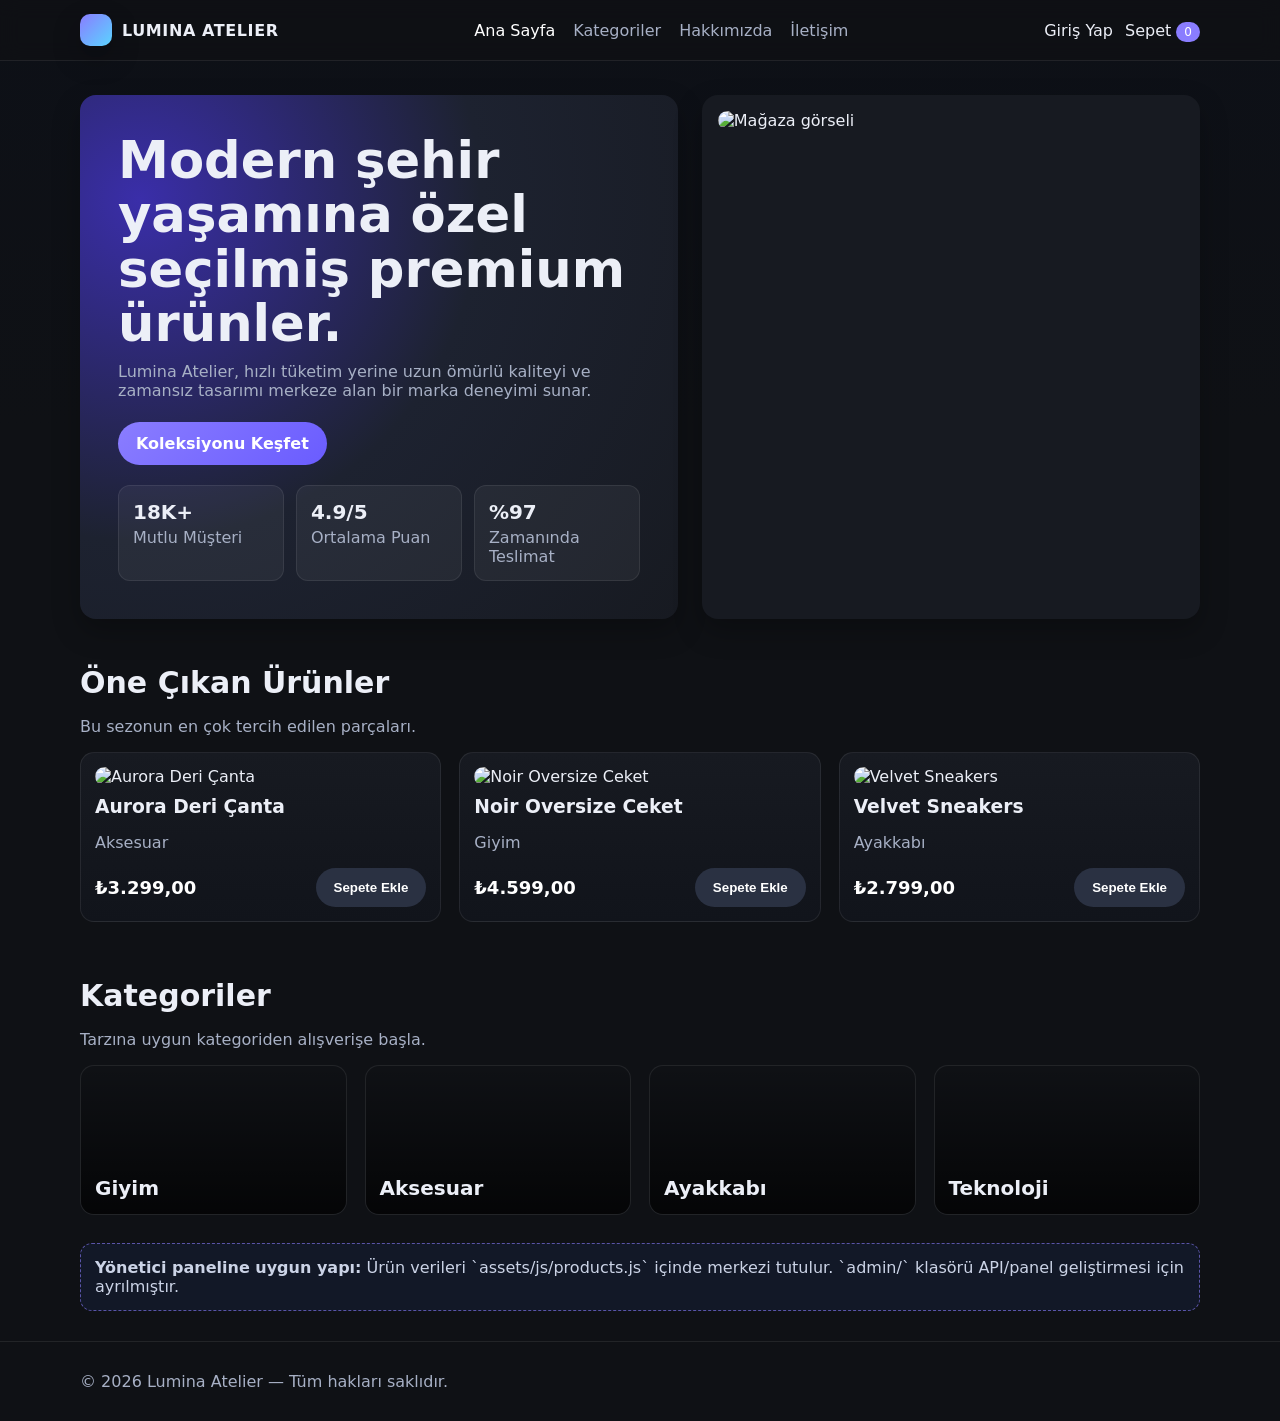
==== index.html @ 735bd8a8 "Create branded multi-page e-commerce storefront with cart and auth" ====
<!doctype html>
<html lang="tr">
<head>
  <meta charset="UTF-8" />
  <meta name="viewport" content="width=device-width, initial-scale=1.0" />
  <title>Lumina Atelier | Premium E-Ticaret</title>
  <link rel="stylesheet" href="/assets/css/style.css" />
</head>
<body>
  <header class="header">
    <div class="container nav">
      <a class="brand" href="/"><span class="brand-logo"></span>LUMINA ATELIER</a>
      <nav class="nav-links">
        <a class="active" href="/">Ana Sayfa</a>
        <a href="/pages/categories.html">Kategoriler</a>
        <a href="/pages/about.html">Hakkımızda</a>
        <a href="/pages/contact.html">İletişim</a>
      </nav>
      <div class="nav-actions">
        <a id="userName" href="/pages/login.html">Giriş Yap</a>
        <a href="/pages/cart.html">Sepet <span id="cartCount" class="badge">0</span></a>
      </div>
    </div>
  </header>

  <main class="container">
    <section class="hero">
      <div class="hero-card">
        <h1>Modern şehir yaşamına özel seçilmiş premium ürünler.</h1>
        <p>Lumina Atelier, hızlı tüketim yerine uzun ömürlü kaliteyi ve zamansız tasarımı merkeze alan bir marka deneyimi sunar.</p>
        <a href="/pages/categories.html" class="btn btn-primary">Koleksiyonu Keşfet</a>
        <div class="stat-grid">
          <div class="stat"><strong>18K+</strong><span class="muted">Mutlu Müşteri</span></div>
          <div class="stat"><strong>4.9/5</strong><span class="muted">Ortalama Puan</span></div>
          <div class="stat"><strong>%97</strong><span class="muted">Zamanında Teslimat</span></div>
        </div>
      </div>
      <div class="visual-card">
        <img src="https://images.unsplash.com/photo-1441984904996-e0b6ba687e04?auto=format&fit=crop&w=1100&q=80" alt="Mağaza görseli" />
      </div>
    </section>

    <section class="section">
      <h2>Öne Çıkan Ürünler</h2>
      <p class="sub">Bu sezonun en çok tercih edilen parçaları.</p>
      <div id="featuredProducts" class="grid-3"></div>
    </section>

    <section class="section">
      <h2>Kategoriler</h2>
      <p class="sub">Tarzına uygun kategoriden alışverişe başla.</p>
      <div class="grid-4">
        <a class="card category" style="background-image:url('https://images.unsplash.com/photo-1489987707025-afc232f7ea0f?auto=format&fit=crop&w=800&q=80')" href="/pages/categories.html?category=Giyim"><span class="label">Giyim</span></a>
        <a class="card category" style="background-image:url('https://images.unsplash.com/photo-1511556670410-fc7c2d4c5f0d?auto=format&fit=crop&w=800&q=80')" href="/pages/categories.html?category=Aksesuar"><span class="label">Aksesuar</span></a>
        <a class="card category" style="background-image:url('https://images.unsplash.com/photo-1543163521-1bf539c55dd2?auto=format&fit=crop&w=800&q=80')" href="/pages/categories.html?category=Ayakkabı"><span class="label">Ayakkabı</span></a>
        <a class="card category" style="background-image:url('https://images.unsplash.com/photo-1517430816045-df4b7de11d1d?auto=format&fit=crop&w=800&q=80')" href="/pages/categories.html?category=Teknoloji"><span class="label">Teknoloji</span></a>
      </div>
    </section>

    <section class="admin-note">
      <strong>Yönetici paneline uygun yapı:</strong> Ürün verileri `assets/js/products.js` içinde merkezi tutulur. `admin/` klasörü API/panel geliştirmesi için ayrılmıştır.
    </section>
  </main>

  <footer class="footer">
    <div class="container">© 2026 Lumina Atelier — Tüm hakları saklıdır.</div>
  </footer>

  <script src="/assets/js/products.js"></script>
  <script src="/assets/js/main.js"></script>
  <script>
    const target = document.getElementById('featuredProducts');
    target.innerHTML = window.PRODUCTS.slice(0, 3).map(renderProductCard).join('');
    bindAddButtons(target);
  </script>
</body>
</html>
---- assets/css/style.css ----
:root {
  --bg: #0f1115;
  --surface: #171a21;
  --surface-2: #1e2330;
  --text: #eceff7;
  --muted: #a7b0c5;
  --primary: #8a7dff;
  --primary-2: #6a5cff;
  --success: #26c281;
  --danger: #ff5d73;
  --shadow: 0 12px 28px rgba(0,0,0,.26);
  --radius: 16px;
}

* { box-sizing: border-box; }
html, body { margin: 0; padding: 0; font-family: Inter, system-ui, -apple-system, Segoe UI, Roboto, Arial, sans-serif; background: linear-gradient(180deg, #0d1017, #0f1115 30%); color: var(--text); }
a { color: inherit; text-decoration: none; }
img { display: block; width: 100%; border-radius: 12px; }
.container { width: min(1120px, 92%); margin: 0 auto; }

.header {
  position: sticky; top: 0; z-index: 50;
  backdrop-filter: blur(10px);
  background: rgba(15,17,21,.75);
  border-bottom: 1px solid rgba(255,255,255,.08);
}
.nav { display: flex; align-items: center; justify-content: space-between; padding: 14px 0; }
.brand { display: flex; align-items: center; gap: 10px; font-weight: 700; letter-spacing: .6px; }
.brand-logo { width: 32px; height: 32px; border-radius: 10px; background: linear-gradient(135deg, var(--primary), #5ad4ff); box-shadow: var(--shadow); }
.nav-links { display: flex; gap: 18px; color: var(--muted); font-weight: 500; }
.nav-links a:hover, .nav-links a.active { color: #fff; }
.nav-actions { display: flex; gap: 12px; align-items: center; }
.badge { background: var(--primary); color: #fff; font-size: 12px; padding: 3px 8px; border-radius: 999px; }

.btn {
  border: 0; border-radius: 999px; padding: 12px 18px; font-weight: 600; cursor: pointer;
  transition: .2s ease; display: inline-flex; align-items: center; gap: 8px;
}
.btn-primary { background: linear-gradient(135deg, var(--primary), var(--primary-2)); color: #fff; }
.btn-secondary { background: #2a3142; color: #fff; }
.btn:hover { transform: translateY(-1px); }

.hero { display: grid; grid-template-columns: 1.2fr 1fr; gap: 24px; padding: 34px 0 18px; }
.hero-card { background: radial-gradient(circle at 10% 20%, #3a2ea9 0%, #1d2230 50%, #171a21 100%); padding: 38px; border-radius: var(--radius); box-shadow: var(--shadow); }
.hero h1 { margin: 0 0 12px; font-size: clamp(30px, 4vw, 52px); line-height: 1.06; }
.hero p { margin: 0 0 22px; color: var(--muted); max-width: 55ch; }
.stat-grid { display: grid; grid-template-columns: repeat(3, 1fr); gap: 12px; margin-top: 20px; }
.stat { background: rgba(255,255,255,.05); border: 1px solid rgba(255,255,255,.08); padding: 14px; border-radius: 12px; }
.stat strong { font-size: 20px; display: block; margin-bottom: 4px; }
.visual-card { background: var(--surface); border-radius: var(--radius); padding: 16px; box-shadow: var(--shadow); }

.section { padding: 28px 0; }
.section h2 { margin-top: 0; font-size: 30px; }
.section p.sub { color: var(--muted); margin-top: -8px; }

.grid-3 { display: grid; grid-template-columns: repeat(3, 1fr); gap: 18px; }
.grid-4 { display: grid; grid-template-columns: repeat(4, 1fr); gap: 18px; }
.card {
  background: linear-gradient(180deg, var(--surface), #11141b);
  border: 1px solid rgba(255,255,255,.08);
  border-radius: 14px;
  padding: 14px;
}
.product-card h3 { margin: 10px 0 6px; }
.price { color: #fff; font-weight: 700; font-size: 18px; }
.muted { color: var(--muted); }
.row { display: flex; justify-content: space-between; align-items: center; gap: 10px; }

.category {
  min-height: 150px;
  display: flex; align-items: flex-end;
  background-size: cover; background-position: center;
  position: relative; overflow: hidden;
}
.category::after { content: ''; position: absolute; inset: 0; background: linear-gradient(180deg, transparent, rgba(0,0,0,.7)); }
.category .label { position: relative; z-index: 1; font-weight: 700; font-size: 20px; }

.footer { margin-top: 30px; border-top: 1px solid rgba(255,255,255,.08); padding: 30px 0; color: var(--muted); }

.page-header { padding: 28px 0 10px; }
.page-header h1 { margin: 0 0 8px; }

.detail-layout { display: grid; grid-template-columns: 1fr 1fr; gap: 24px; }
.panel { background: var(--surface); border: 1px solid rgba(255,255,255,.08); border-radius: 16px; padding: 18px; }

.form { display: grid; gap: 12px; }
.input, textarea {
  width: 100%; background: #10141f; color: #fff; border: 1px solid rgba(255,255,255,.1);
  border-radius: 10px; padding: 11px 12px; font: inherit;
}
textarea { min-height: 130px; resize: vertical; }

.cart-item { display: grid; grid-template-columns: 92px 1fr auto; gap: 14px; align-items: center; padding: 12px 0; border-bottom: 1px solid rgba(255,255,255,.08); }
.qty { width: 80px; }
.total-box { text-align: right; padding-top: 14px; }

.admin-note { background: #121827; border: 1px dashed rgba(138,125,255,.6); border-radius: 12px; padding: 14px; color: #cbd3e6; }

@media (max-width: 940px) {
  .hero, .detail-layout { grid-template-columns: 1fr; }
  .grid-4 { grid-template-columns: repeat(2, 1fr); }
}
@media (max-width: 640px) {
  .nav { flex-wrap: wrap; gap: 10px; }
  .nav-links { width: 100%; overflow-x: auto; padding-bottom: 6px; }
  .grid-4, .grid-3 { grid-template-columns: 1fr; }
  .hero-card { padding: 24px; }
}
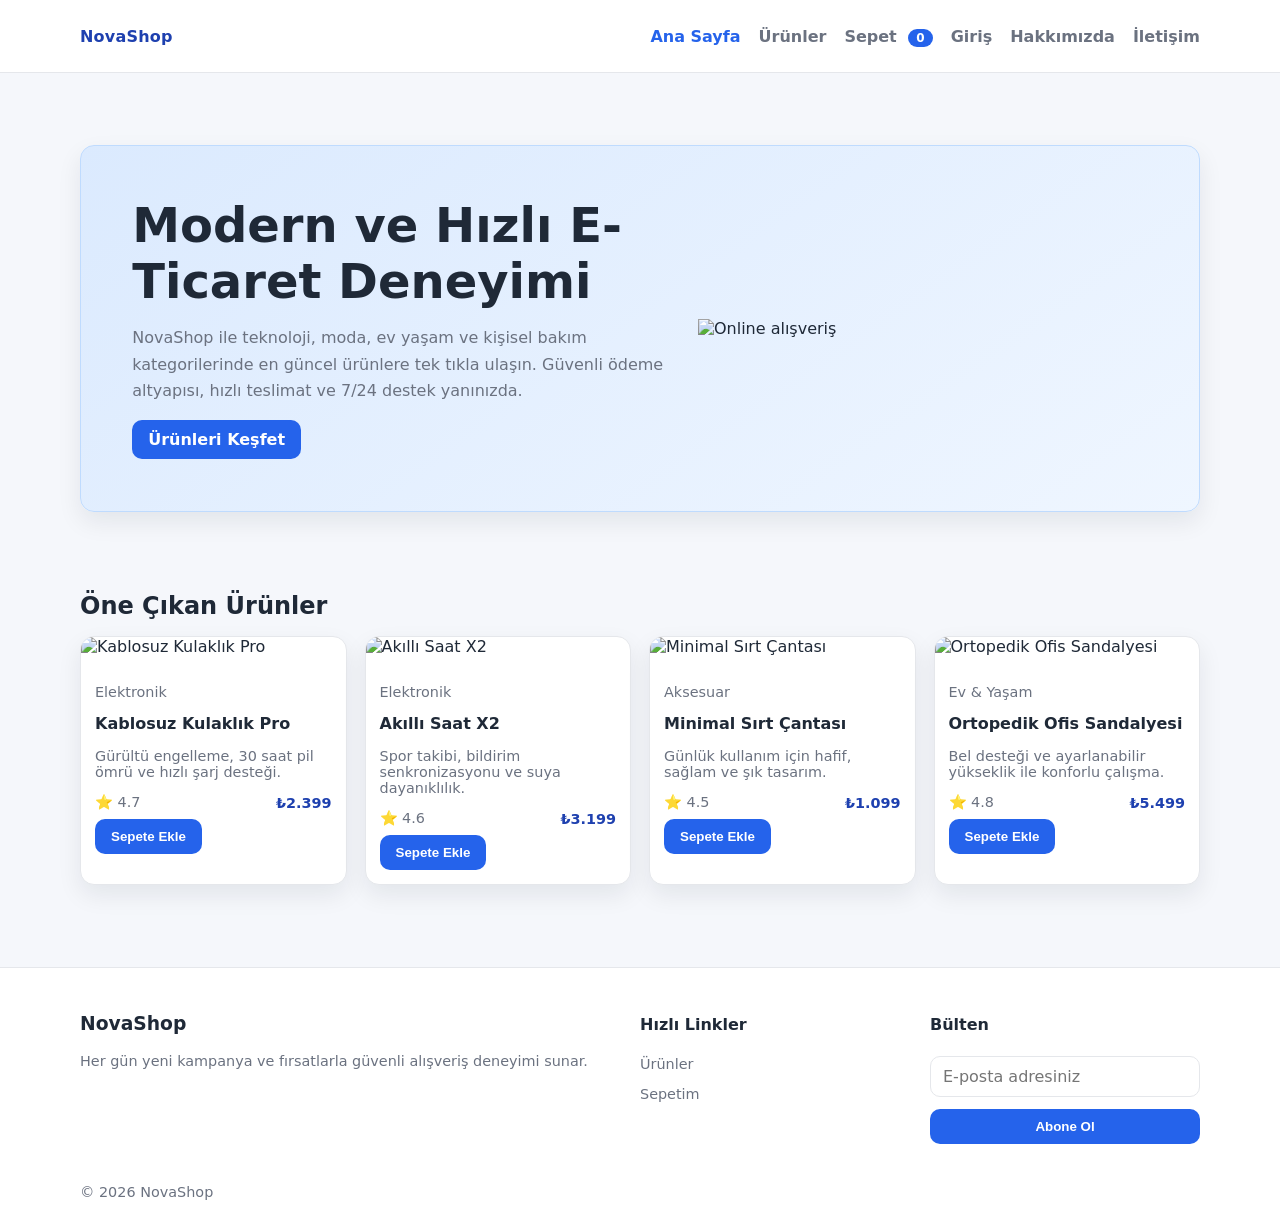
==== commit 10ab47b2: "feat: build complete static e-commerce website" ====
--- a/index.html
+++ b/index.html
@@ -1,77 +1,77 @@
 <!doctype html>
 <html lang="tr">
-<head>
-  <meta charset="UTF-8" />
-  <meta name="viewport" content="width=device-width, initial-scale=1.0" />
-  <title>Lumina Atelier | Premium E-Ticaret</title>
-  <link rel="stylesheet" href="/assets/css/style.css" />
-</head>
-<body>
-  <header class="header">
-    <div class="container nav">
-      <a class="brand" href="/"><span class="brand-logo"></span>LUMINA ATELIER</a>
-      <nav class="nav-links">
-        <a class="active" href="/">Ana Sayfa</a>
-        <a href="/pages/categories.html">Kategoriler</a>
-        <a href="/pages/about.html">Hakkımızda</a>
-        <a href="/pages/contact.html">İletişim</a>
-      </nav>
-      <div class="nav-actions">
-        <a id="userName" href="/pages/login.html">Giriş Yap</a>
-        <a href="/pages/cart.html">Sepet <span id="cartCount" class="badge">0</span></a>
+  <head>
+    <meta charset="UTF-8" />
+    <meta name="viewport" content="width=device-width, initial-scale=1.0" />
+    <title>NovaShop | Ana Sayfa</title>
+    <link rel="stylesheet" href="assets/css/style.css" />
+  </head>
+  <body>
+    <header class="topbar">
+      <div class="container nav-wrap">
+        <a href="index.html" class="brand">NovaShop</a>
+        <button class="nav-toggle" id="nav-toggle" aria-label="Menü">☰</button>
+        <nav class="nav-links" id="nav-links">
+          <a data-nav-link href="index.html">Ana Sayfa</a>
+          <a data-nav-link href="pages/product.html">Ürünler</a>
+          <a data-nav-link href="pages/cart.html">Sepet <span class="badge" data-cart-count>0</span></a>
+          <a data-nav-link href="pages/login.html">Giriş</a>
+          <a data-nav-link href="pages/about.html">Hakkımızda</a>
+          <a data-nav-link href="pages/contact.html">İletişim</a>
+        </nav>
       </div>
-    </div>
-  </header>
+    </header>
 
-  <main class="container">
-    <section class="hero">
-      <div class="hero-card">
-        <h1>Modern şehir yaşamına özel seçilmiş premium ürünler.</h1>
-        <p>Lumina Atelier, hızlı tüketim yerine uzun ömürlü kaliteyi ve zamansız tasarımı merkeze alan bir marka deneyimi sunar.</p>
-        <a href="/pages/categories.html" class="btn btn-primary">Koleksiyonu Keşfet</a>
-        <div class="stat-grid">
-          <div class="stat"><strong>18K+</strong><span class="muted">Mutlu Müşteri</span></div>
-          <div class="stat"><strong>4.9/5</strong><span class="muted">Ortalama Puan</span></div>
-          <div class="stat"><strong>%97</strong><span class="muted">Zamanında Teslimat</span></div>
+    <main>
+      <section class="hero">
+        <div class="container hero-card">
+          <div>
+            <h1>Modern ve Hızlı E-Ticaret Deneyimi</h1>
+            <p>
+              NovaShop ile teknoloji, moda, ev yaşam ve kişisel bakım kategorilerinde en güncel ürünlere tek
+              tıkla ulaşın. Güvenli ödeme altyapısı, hızlı teslimat ve 7/24 destek yanınızda.
+            </p>
+            <a class="btn btn-primary" href="pages/product.html">Ürünleri Keşfet</a>
+          </div>
+          <img
+            src="https://images.unsplash.com/photo-1555529771-35a7a7be4a65?auto=format&fit=crop&w=1000&q=80"
+            alt="Online alışveriş"
+          />
+        </div>
+      </section>
+
+      <section class="section">
+        <div class="container">
+          <h2>Öne Çıkan Ürünler</h2>
+          <div class="grid grid-4" id="featured-products"></div>
+        </div>
+      </section>
+    </main>
+
+    <footer class="footer">
+      <div class="container footer-grid">
+        <div>
+          <h3>NovaShop</h3>
+          <p class="small">Her gün yeni kampanya ve fırsatlarla güvenli alışveriş deneyimi sunar.</p>
+        </div>
+        <div>
+          <h4>Hızlı Linkler</h4>
+          <p class="small"><a href="pages/product.html">Ürünler</a></p>
+          <p class="small"><a href="pages/cart.html">Sepetim</a></p>
+        </div>
+        <div>
+          <h4>Bülten</h4>
+          <form id="newsletter-form" class="form-grid">
+            <input class="input" type="email" required placeholder="E-posta adresiniz" />
+            <button class="btn btn-primary" type="submit">Abone Ol</button>
+          </form>
+          <p id="newsletter-message" class="small"></p>
         </div>
       </div>
-      <div class="visual-card">
-        <img src="https://images.unsplash.com/photo-1441984904996-e0b6ba687e04?auto=format&fit=crop&w=1100&q=80" alt="Mağaza görseli" />
-      </div>
-    </section>
+      <div class="container small" style="padding-bottom: 20px">© <span data-current-year></span> NovaShop</div>
+    </footer>
 
-    <section class="section">
-      <h2>Öne Çıkan Ürünler</h2>
-      <p class="sub">Bu sezonun en çok tercih edilen parçaları.</p>
-      <div id="featuredProducts" class="grid-3"></div>
-    </section>
-
-    <section class="section">
-      <h2>Kategoriler</h2>
-      <p class="sub">Tarzına uygun kategoriden alışverişe başla.</p>
-      <div class="grid-4">
-        <a class="card category" style="background-image:url('https://images.unsplash.com/photo-1489987707025-afc232f7ea0f?auto=format&fit=crop&w=800&q=80')" href="/pages/categories.html?category=Giyim"><span class="label">Giyim</span></a>
-        <a class="card category" style="background-image:url('https://images.unsplash.com/photo-1511556670410-fc7c2d4c5f0d?auto=format&fit=crop&w=800&q=80')" href="/pages/categories.html?category=Aksesuar"><span class="label">Aksesuar</span></a>
-        <a class="card category" style="background-image:url('https://images.unsplash.com/photo-1543163521-1bf539c55dd2?auto=format&fit=crop&w=800&q=80')" href="/pages/categories.html?category=Ayakkabı"><span class="label">Ayakkabı</span></a>
-        <a class="card category" style="background-image:url('https://images.unsplash.com/photo-1517430816045-df4b7de11d1d?auto=format&fit=crop&w=800&q=80')" href="/pages/categories.html?category=Teknoloji"><span class="label">Teknoloji</span></a>
-      </div>
-    </section>
-
-    <section class="admin-note">
-      <strong>Yönetici paneline uygun yapı:</strong> Ürün verileri `assets/js/products.js` içinde merkezi tutulur. `admin/` klasörü API/panel geliştirmesi için ayrılmıştır.
-    </section>
-  </main>
-
-  <footer class="footer">
-    <div class="container">© 2026 Lumina Atelier — Tüm hakları saklıdır.</div>
-  </footer>
-
-  <script src="/assets/js/products.js"></script>
-  <script src="/assets/js/main.js"></script>
-  <script>
-    const target = document.getElementById('featuredProducts');
-    target.innerHTML = window.PRODUCTS.slice(0, 3).map(renderProductCard).join('');
-    bindAddButtons(target);
-  </script>
-</body>
+    <script src="assets/js/products.js"></script>
+    <script src="assets/js/main.js"></script>
+  </body>
 </html>
--- a/assets/css/style.css
+++ b/assets/css/style.css
@@ -1,108 +1,352 @@
 :root {
-  --bg: #0f1115;
-  --surface: #171a21;
-  --surface-2: #1e2330;
-  --text: #eceff7;
-  --muted: #a7b0c5;
-  --primary: #8a7dff;
-  --primary-2: #6a5cff;
-  --success: #26c281;
-  --danger: #ff5d73;
-  --shadow: 0 12px 28px rgba(0,0,0,.26);
-  --radius: 16px;
-}
-
-* { box-sizing: border-box; }
-html, body { margin: 0; padding: 0; font-family: Inter, system-ui, -apple-system, Segoe UI, Roboto, Arial, sans-serif; background: linear-gradient(180deg, #0d1017, #0f1115 30%); color: var(--text); }
-a { color: inherit; text-decoration: none; }
-img { display: block; width: 100%; border-radius: 12px; }
-.container { width: min(1120px, 92%); margin: 0 auto; }
-
-.header {
-  position: sticky; top: 0; z-index: 50;
+  --bg: #f5f7fb;
+  --surface: #ffffff;
+  --text: #1f2937;
+  --muted: #6b7280;
+  --primary: #2563eb;
+  --primary-dark: #1e40af;
+  --success: #16a34a;
+  --danger: #dc2626;
+  --border: #e5e7eb;
+  --shadow: 0 10px 25px rgba(15, 23, 42, 0.08);
+  --radius: 14px;
+}
+
+* {
+  box-sizing: border-box;
+}
+
+html,
+body {
+  margin: 0;
+  padding: 0;
+  font-family: "Inter", "Segoe UI", system-ui, -apple-system, sans-serif;
+  color: var(--text);
+  background: var(--bg);
+}
+
+a {
+  color: inherit;
+  text-decoration: none;
+}
+
+img {
+  width: 100%;
+  display: block;
+}
+
+.container {
+  width: min(1120px, 92%);
+  margin-inline: auto;
+}
+
+.topbar {
+  position: sticky;
+  top: 0;
+  background: rgba(255, 255, 255, 0.95);
   backdrop-filter: blur(10px);
-  background: rgba(15,17,21,.75);
-  border-bottom: 1px solid rgba(255,255,255,.08);
-}
-.nav { display: flex; align-items: center; justify-content: space-between; padding: 14px 0; }
-.brand { display: flex; align-items: center; gap: 10px; font-weight: 700; letter-spacing: .6px; }
-.brand-logo { width: 32px; height: 32px; border-radius: 10px; background: linear-gradient(135deg, var(--primary), #5ad4ff); box-shadow: var(--shadow); }
-.nav-links { display: flex; gap: 18px; color: var(--muted); font-weight: 500; }
-.nav-links a:hover, .nav-links a.active { color: #fff; }
-.nav-actions { display: flex; gap: 12px; align-items: center; }
-.badge { background: var(--primary); color: #fff; font-size: 12px; padding: 3px 8px; border-radius: 999px; }
+  border-bottom: 1px solid var(--border);
+  z-index: 100;
+}
+
+.nav-wrap {
+  display: flex;
+  align-items: center;
+  justify-content: space-between;
+  min-height: 72px;
+  gap: 20px;
+}
+
+.brand {
+  font-weight: 800;
+  letter-spacing: 0.2px;
+  color: var(--primary-dark);
+}
+
+.nav-links {
+  display: flex;
+  align-items: center;
+  gap: 18px;
+  flex-wrap: wrap;
+}
+
+.nav-links a {
+  color: var(--muted);
+  font-weight: 600;
+  transition: color 0.2s ease;
+}
+
+.nav-links a:hover,
+.nav-links a.active {
+  color: var(--primary);
+}
+
+.nav-toggle {
+  display: none;
+  border: 0;
+  background: transparent;
+  font-size: 1.5rem;
+  color: var(--primary-dark);
+}
+
+.badge {
+  background: var(--primary);
+  color: #fff;
+  border-radius: 999px;
+  font-size: 0.75rem;
+  padding: 2px 8px;
+  margin-left: 6px;
+}
+
+.hero {
+  padding: 72px 0 56px;
+}
+
+.hero-card {
+  background: linear-gradient(145deg, #dbeafe, #eff6ff);
+  border: 1px solid #bfdbfe;
+  border-radius: var(--radius);
+  box-shadow: var(--shadow);
+  padding: clamp(24px, 4vw, 52px);
+  display: grid;
+  gap: 26px;
+  grid-template-columns: 1.2fr 1fr;
+  align-items: center;
+}
+
+.hero h1 {
+  margin: 0 0 12px;
+  font-size: clamp(2rem, 4vw, 3rem);
+}
+
+.hero p {
+  color: var(--muted);
+  line-height: 1.65;
+}
 
 .btn {
-  border: 0; border-radius: 999px; padding: 12px 18px; font-weight: 600; cursor: pointer;
-  transition: .2s ease; display: inline-flex; align-items: center; gap: 8px;
-}
-.btn-primary { background: linear-gradient(135deg, var(--primary), var(--primary-2)); color: #fff; }
-.btn-secondary { background: #2a3142; color: #fff; }
-.btn:hover { transform: translateY(-1px); }
-
-.hero { display: grid; grid-template-columns: 1.2fr 1fr; gap: 24px; padding: 34px 0 18px; }
-.hero-card { background: radial-gradient(circle at 10% 20%, #3a2ea9 0%, #1d2230 50%, #171a21 100%); padding: 38px; border-radius: var(--radius); box-shadow: var(--shadow); }
-.hero h1 { margin: 0 0 12px; font-size: clamp(30px, 4vw, 52px); line-height: 1.06; }
-.hero p { margin: 0 0 22px; color: var(--muted); max-width: 55ch; }
-.stat-grid { display: grid; grid-template-columns: repeat(3, 1fr); gap: 12px; margin-top: 20px; }
-.stat { background: rgba(255,255,255,.05); border: 1px solid rgba(255,255,255,.08); padding: 14px; border-radius: 12px; }
-.stat strong { font-size: 20px; display: block; margin-bottom: 4px; }
-.visual-card { background: var(--surface); border-radius: var(--radius); padding: 16px; box-shadow: var(--shadow); }
-
-.section { padding: 28px 0; }
-.section h2 { margin-top: 0; font-size: 30px; }
-.section p.sub { color: var(--muted); margin-top: -8px; }
-
-.grid-3 { display: grid; grid-template-columns: repeat(3, 1fr); gap: 18px; }
-.grid-4 { display: grid; grid-template-columns: repeat(4, 1fr); gap: 18px; }
+  display: inline-flex;
+  align-items: center;
+  justify-content: center;
+  border: 0;
+  border-radius: 10px;
+  padding: 10px 16px;
+  font-weight: 700;
+  cursor: pointer;
+  transition: transform 0.15s ease, background 0.2s ease;
+}
+
+.btn:hover {
+  transform: translateY(-1px);
+}
+
+.btn-primary {
+  background: var(--primary);
+  color: #fff;
+}
+
+.btn-primary:hover {
+  background: var(--primary-dark);
+}
+
+.btn-outline {
+  border: 1px solid var(--border);
+  color: var(--text);
+  background: #fff;
+}
+
+.section {
+  padding: 24px 0 42px;
+}
+
+.section h2 {
+  margin: 0 0 16px;
+}
+
+.grid {
+  display: grid;
+  gap: 18px;
+}
+
+.grid-4 {
+  grid-template-columns: repeat(4, minmax(0, 1fr));
+}
+
 .card {
-  background: linear-gradient(180deg, var(--surface), #11141b);
-  border: 1px solid rgba(255,255,255,.08);
-  border-radius: 14px;
+  background: var(--surface);
+  border: 1px solid var(--border);
+  border-radius: var(--radius);
+  overflow: hidden;
+  box-shadow: var(--shadow);
+}
+
+.product-content {
   padding: 14px;
 }
-.product-card h3 { margin: 10px 0 6px; }
-.price { color: #fff; font-weight: 700; font-size: 18px; }
-.muted { color: var(--muted); }
-.row { display: flex; justify-content: space-between; align-items: center; gap: 10px; }
-
-.category {
-  min-height: 150px;
-  display: flex; align-items: flex-end;
-  background-size: cover; background-position: center;
-  position: relative; overflow: hidden;
-}
-.category::after { content: ''; position: absolute; inset: 0; background: linear-gradient(180deg, transparent, rgba(0,0,0,.7)); }
-.category .label { position: relative; z-index: 1; font-weight: 700; font-size: 20px; }
-
-.footer { margin-top: 30px; border-top: 1px solid rgba(255,255,255,.08); padding: 30px 0; color: var(--muted); }
-
-.page-header { padding: 28px 0 10px; }
-.page-header h1 { margin: 0 0 8px; }
-
-.detail-layout { display: grid; grid-template-columns: 1fr 1fr; gap: 24px; }
-.panel { background: var(--surface); border: 1px solid rgba(255,255,255,.08); border-radius: 16px; padding: 18px; }
-
-.form { display: grid; gap: 12px; }
-.input, textarea {
-  width: 100%; background: #10141f; color: #fff; border: 1px solid rgba(255,255,255,.1);
-  border-radius: 10px; padding: 11px 12px; font: inherit;
-}
-textarea { min-height: 130px; resize: vertical; }
-
-.cart-item { display: grid; grid-template-columns: 92px 1fr auto; gap: 14px; align-items: center; padding: 12px 0; border-bottom: 1px solid rgba(255,255,255,.08); }
-.qty { width: 80px; }
-.total-box { text-align: right; padding-top: 14px; }
-
-.admin-note { background: #121827; border: 1px dashed rgba(138,125,255,.6); border-radius: 12px; padding: 14px; color: #cbd3e6; }
-
-@media (max-width: 940px) {
-  .hero, .detail-layout { grid-template-columns: 1fr; }
-  .grid-4 { grid-template-columns: repeat(2, 1fr); }
-}
-@media (max-width: 640px) {
-  .nav { flex-wrap: wrap; gap: 10px; }
-  .nav-links { width: 100%; overflow-x: auto; padding-bottom: 6px; }
-  .grid-4, .grid-3 { grid-template-columns: 1fr; }
-  .hero-card { padding: 24px; }
-}
+
+.product-title {
+  margin: 2px 0;
+  font-size: 1rem;
+}
+
+.product-meta {
+  display: flex;
+  justify-content: space-between;
+  align-items: center;
+  color: var(--muted);
+  margin: 8px 0;
+  font-size: 0.9rem;
+}
+
+.price {
+  color: var(--primary-dark);
+  font-weight: 800;
+}
+
+.controls {
+  display: grid;
+  grid-template-columns: 2fr 1fr 1fr;
+  gap: 10px;
+  margin-bottom: 16px;
+}
+
+.input,
+select,
+textarea {
+  width: 100%;
+  border: 1px solid var(--border);
+  border-radius: 10px;
+  padding: 10px 12px;
+  font: inherit;
+  background: #fff;
+}
+
+textarea {
+  resize: vertical;
+}
+
+.page-hero {
+  padding: 42px 0 16px;
+}
+
+.page-hero p {
+  color: var(--muted);
+}
+
+.cart-layout {
+  display: grid;
+  grid-template-columns: 2fr 1fr;
+  gap: 18px;
+}
+
+.cart-item {
+  display: grid;
+  grid-template-columns: 88px 1fr auto;
+  align-items: center;
+  gap: 12px;
+  padding: 12px;
+  border-bottom: 1px solid var(--border);
+}
+
+.quantity-box {
+  display: inline-flex;
+  align-items: center;
+  gap: 8px;
+}
+
+.qty-btn {
+  width: 28px;
+  height: 28px;
+  border-radius: 8px;
+  border: 1px solid var(--border);
+  background: #fff;
+  cursor: pointer;
+}
+
+.summary {
+  padding: 16px;
+}
+
+.form-card {
+  padding: 20px;
+}
+
+.form-grid {
+  display: grid;
+  gap: 12px;
+}
+
+.message {
+  margin-top: 10px;
+  color: var(--success);
+  font-weight: 600;
+}
+
+.message.error {
+  color: var(--danger);
+}
+
+.footer {
+  margin-top: 40px;
+  border-top: 1px solid var(--border);
+  background: #fff;
+}
+
+.footer-grid {
+  display: grid;
+  gap: 20px;
+  grid-template-columns: 2fr 1fr 1fr;
+  padding: 26px 0;
+}
+
+.small {
+  color: var(--muted);
+  font-size: 0.9rem;
+}
+
+.notice {
+  background: #eff6ff;
+  border: 1px solid #bfdbfe;
+  color: #1e3a8a;
+  border-radius: 10px;
+  padding: 10px;
+  margin-top: 12px;
+}
+
+@media (max-width: 980px) {
+  .grid-4 {
+    grid-template-columns: repeat(2, minmax(0, 1fr));
+  }
+
+  .hero-card,
+  .cart-layout,
+  .footer-grid {
+    grid-template-columns: 1fr;
+  }
+}
+
+@media (max-width: 760px) {
+  .nav-toggle {
+    display: inline-block;
+  }
+
+  .nav-links {
+    display: none;
+    flex-direction: column;
+    width: 100%;
+    align-items: flex-start;
+    padding: 10px 0 14px;
+  }
+
+  .nav-links.open {
+    display: flex;
+  }
+
+  .controls {
+    grid-template-columns: 1fr;
+  }
+
+  .grid-4 {
+    grid-template-columns: 1fr;
+  }
+}
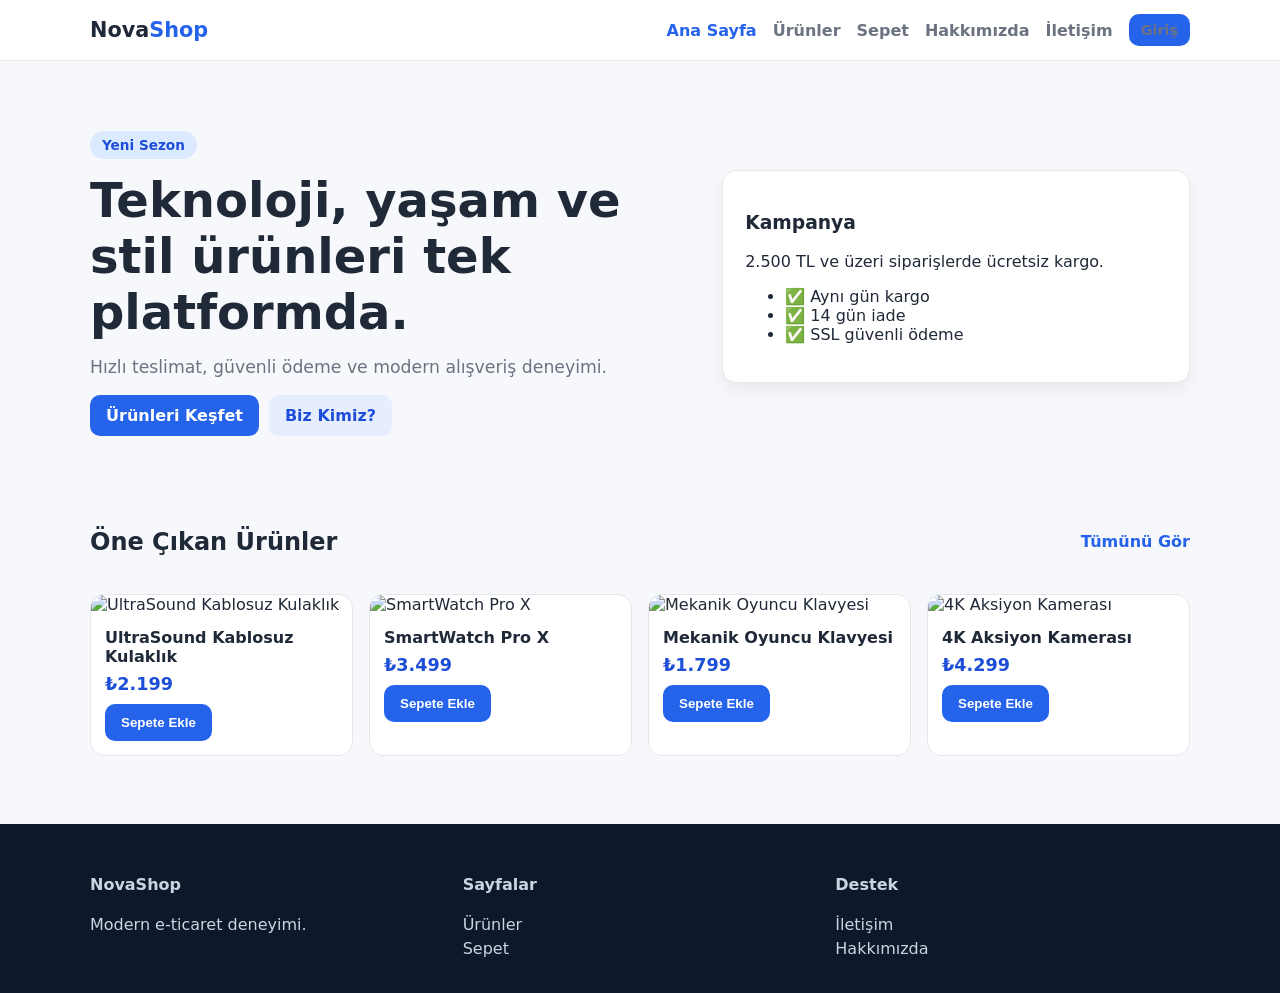
==== commit 9af3d8ac: "Scaffold complete modern multi-page ecommerce site" ====
--- a/index.html
+++ b/index.html
@@ -1,77 +1,80 @@
 <!doctype html>
 <html lang="tr">
-  <head>
-    <meta charset="UTF-8" />
-    <meta name="viewport" content="width=device-width, initial-scale=1.0" />
-    <title>NovaShop | Ana Sayfa</title>
-    <link rel="stylesheet" href="assets/css/style.css" />
-  </head>
-  <body>
-    <header class="topbar">
-      <div class="container nav-wrap">
-        <a href="index.html" class="brand">NovaShop</a>
-        <button class="nav-toggle" id="nav-toggle" aria-label="Menü">☰</button>
-        <nav class="nav-links" id="nav-links">
-          <a data-nav-link href="index.html">Ana Sayfa</a>
-          <a data-nav-link href="pages/product.html">Ürünler</a>
-          <a data-nav-link href="pages/cart.html">Sepet <span class="badge" data-cart-count>0</span></a>
-          <a data-nav-link href="pages/login.html">Giriş</a>
-          <a data-nav-link href="pages/about.html">Hakkımızda</a>
-          <a data-nav-link href="pages/contact.html">İletişim</a>
-        </nav>
-      </div>
-    </header>
+<head>
+  <meta charset="UTF-8" />
+  <meta name="viewport" content="width=device-width, initial-scale=1.0" />
+  <title>NovaShop | Modern E-Ticaret</title>
+  <link rel="stylesheet" href="assets/css/style.css" />
+</head>
+<body>
+  <header class="site-header">
+    <div class="container nav-wrap">
+      <a class="logo" href="index.html">Nova<span>Shop</span></a>
+      <button class="menu-toggle" aria-label="Menüyü aç">☰</button>
+      <nav class="nav-links">
+        <a href="index.html" class="active">Ana Sayfa</a>
+        <a href="pages/product.html">Ürünler</a>
+        <a href="pages/cart.html">Sepet</a>
+        <a href="pages/about.html">Hakkımızda</a>
+        <a href="pages/contact.html">İletişim</a>
+        <a href="pages/login.html" class="btn btn-sm">Giriş</a>
+      </nav>
+    </div>
+  </header>
 
-    <main>
-      <section class="hero">
-        <div class="container hero-card">
-          <div>
-            <h1>Modern ve Hızlı E-Ticaret Deneyimi</h1>
-            <p>
-              NovaShop ile teknoloji, moda, ev yaşam ve kişisel bakım kategorilerinde en güncel ürünlere tek
-              tıkla ulaşın. Güvenli ödeme altyapısı, hızlı teslimat ve 7/24 destek yanınızda.
-            </p>
-            <a class="btn btn-primary" href="pages/product.html">Ürünleri Keşfet</a>
+  <main>
+    <section class="hero">
+      <div class="container hero-grid">
+        <div>
+          <p class="badge">Yeni Sezon</p>
+          <h1>Teknoloji, yaşam ve stil ürünleri tek platformda.</h1>
+          <p class="lead">Hızlı teslimat, güvenli ödeme ve modern alışveriş deneyimi.</p>
+          <div class="hero-actions">
+            <a href="pages/product.html" class="btn">Ürünleri Keşfet</a>
+            <a href="pages/about.html" class="btn btn-ghost">Biz Kimiz?</a>
           </div>
-          <img
-            src="https://images.unsplash.com/photo-1555529771-35a7a7be4a65?auto=format&fit=crop&w=1000&q=80"
-            alt="Online alışveriş"
-          />
         </div>
-      </section>
-
-      <section class="section">
-        <div class="container">
-          <h2>Öne Çıkan Ürünler</h2>
-          <div class="grid grid-4" id="featured-products"></div>
-        </div>
-      </section>
-    </main>
-
-    <footer class="footer">
-      <div class="container footer-grid">
-        <div>
-          <h3>NovaShop</h3>
-          <p class="small">Her gün yeni kampanya ve fırsatlarla güvenli alışveriş deneyimi sunar.</p>
-        </div>
-        <div>
-          <h4>Hızlı Linkler</h4>
-          <p class="small"><a href="pages/product.html">Ürünler</a></p>
-          <p class="small"><a href="pages/cart.html">Sepetim</a></p>
-        </div>
-        <div>
-          <h4>Bülten</h4>
-          <form id="newsletter-form" class="form-grid">
-            <input class="input" type="email" required placeholder="E-posta adresiniz" />
-            <button class="btn btn-primary" type="submit">Abone Ol</button>
-          </form>
-          <p id="newsletter-message" class="small"></p>
+        <div class="hero-card">
+          <h3>Kampanya</h3>
+          <p>2.500 TL ve üzeri siparişlerde ücretsiz kargo.</p>
+          <ul>
+            <li>✅ Aynı gün kargo</li>
+            <li>✅ 14 gün iade</li>
+            <li>✅ SSL güvenli ödeme</li>
+          </ul>
         </div>
       </div>
-      <div class="container small" style="padding-bottom: 20px">© <span data-current-year></span> NovaShop</div>
-    </footer>
+    </section>
 
-    <script src="assets/js/products.js"></script>
-    <script src="assets/js/main.js"></script>
-  </body>
+    <section class="section container">
+      <div class="section-head">
+        <h2>Öne Çıkan Ürünler</h2>
+        <a href="pages/product.html">Tümünü Gör</a>
+      </div>
+      <div id="featuredProducts" class="product-grid"></div>
+    </section>
+  </main>
+
+  <footer class="site-footer">
+    <div class="container footer-grid">
+      <div>
+        <h4>NovaShop</h4>
+        <p>Modern e-ticaret deneyimi.</p>
+      </div>
+      <div>
+        <h4>Sayfalar</h4>
+        <a href="pages/product.html">Ürünler</a>
+        <a href="pages/cart.html">Sepet</a>
+      </div>
+      <div>
+        <h4>Destek</h4>
+        <a href="pages/contact.html">İletişim</a>
+        <a href="pages/about.html">Hakkımızda</a>
+      </div>
+    </div>
+  </footer>
+
+  <script src="assets/js/products.js"></script>
+  <script src="assets/js/main.js"></script>
+</body>
 </html>
--- a/assets/css/style.css
+++ b/assets/css/style.css
@@ -1,352 +1,72 @@
 :root {
-  --bg: #f5f7fb;
-  --surface: #ffffff;
+  --bg: #f6f8fb;
+  --card: #ffffff;
   --text: #1f2937;
   --muted: #6b7280;
   --primary: #2563eb;
-  --primary-dark: #1e40af;
-  --success: #16a34a;
-  --danger: #dc2626;
+  --primary-dark: #1d4ed8;
   --border: #e5e7eb;
-  --shadow: 0 10px 25px rgba(15, 23, 42, 0.08);
   --radius: 14px;
 }
-
-* {
-  box-sizing: border-box;
-}
-
-html,
+* { box-sizing: border-box; }
 body {
   margin: 0;
-  padding: 0;
-  font-family: "Inter", "Segoe UI", system-ui, -apple-system, sans-serif;
+  font-family: Inter, system-ui, -apple-system, Segoe UI, Roboto, sans-serif;
+  background: var(--bg);
   color: var(--text);
-  background: var(--bg);
 }
-
-a {
-  color: inherit;
-  text-decoration: none;
+.container { width: min(1100px, 92%); margin: 0 auto; }
+.site-header {
+  position: sticky; top: 0; z-index: 10;
+  background: #fff; border-bottom: 1px solid var(--border);
 }
-
-img {
-  width: 100%;
-  display: block;
+.nav-wrap { display: flex; align-items: center; justify-content: space-between; padding: 14px 0; }
+.logo { font-size: 1.3rem; font-weight: 800; color: var(--text); text-decoration: none; }
+.logo span { color: var(--primary); }
+.nav-links { display: flex; align-items: center; gap: 16px; }
+.nav-links a { text-decoration: none; color: var(--muted); font-weight: 600; }
+.nav-links a.active { color: var(--primary); }
+.menu-toggle { display: none; border: 0; font-size: 1.5rem; background: transparent; }
+.section { padding: 48px 0; }
+.hero { padding: 56px 0 24px; }
+.hero-grid { display: grid; gap: 24px; grid-template-columns: 1.3fr 1fr; align-items: center; }
+.hero h1 { font-size: clamp(1.8rem, 4vw, 3rem); margin: 0 0 10px; }
+.badge { display: inline-block; background: #dbeafe; color: var(--primary-dark); border-radius: 999px; padding: 6px 12px; font-size: .85rem; font-weight: 700; }
+.lead { color: var(--muted); font-size: 1.08rem; }
+.hero-card, .card { background: var(--card); border: 1px solid var(--border); border-radius: var(--radius); padding: 22px; box-shadow: 0 8px 18px rgba(15,23,42,.06); }
+.hero-actions { display: flex; gap: 10px; margin-top: 16px; }
+.btn {
+  background: var(--primary); color: #fff; border: 0; border-radius: 10px;
+  padding: 11px 16px; font-weight: 700; cursor: pointer; text-decoration: none;
 }
-
-.container {
-  width: min(1120px, 92%);
-  margin-inline: auto;
+.btn:hover { background: var(--primary-dark); }
+.btn-ghost { background: #e5edff; color: var(--primary-dark); }
+.btn-sm { padding: 8px 12px; font-size: .9rem; }
+.section-head { display: flex; justify-content: space-between; align-items: center; gap: 12px; margin-bottom: 18px; }
+.section-head a { color: var(--primary); font-weight: 700; text-decoration: none; }
+.product-grid { display: grid; gap: 16px; grid-template-columns: repeat(auto-fill, minmax(220px, 1fr)); }
+.product-card { background: var(--card); border: 1px solid var(--border); border-radius: var(--radius); overflow: hidden; }
+.product-card img { width: 100%; height: 170px; object-fit: cover; }
+.product-info { padding: 14px; }
+.product-info h3 { margin: 0 0 8px; font-size: 1rem; }
+.price { color: var(--primary-dark); font-size: 1.1rem; font-weight: 800; margin-bottom: 10px; }
+.site-footer { margin-top: 20px; padding: 30px 0; background: #0f172a; color: #cbd5e1; }
+.footer-grid { display: grid; grid-template-columns: repeat(auto-fit, minmax(170px, 1fr)); gap: 18px; }
+.footer-grid a { color: #cbd5e1; display: block; margin: 5px 0; text-decoration: none; }
+.input { width: 100%; padding: 11px 12px; border-radius: 10px; border: 1px solid var(--border); margin: 6px 0 12px; font: inherit; }
+.input-inline { max-width: 220px; margin: 0; }
+.auth-wrap { display: grid; place-items: center; }
+.auth-form { width: min(480px, 100%); display: flex; flex-direction: column; }
+.cart-list { display: grid; gap: 12px; margin-bottom: 16px; }
+.cart-item { display: grid; grid-template-columns: 1fr auto auto; gap: 10px; align-items: center; padding: 12px; border: 1px solid var(--border); border-radius: 10px; background: #fff; }
+.cart-summary { max-width: 320px; }
+.prose p { line-height: 1.7; color: #334155; }
+@media (max-width: 760px) {
+  .hero-grid { grid-template-columns: 1fr; }
+  .menu-toggle { display: block; }
+  .nav-links {
+    display: none; position: absolute; top: 64px; right: 4%; background: #fff;
+    border: 1px solid var(--border); border-radius: 12px; padding: 12px; flex-direction: column; width: min(240px, 92%);
+  }
+  .nav-links.open { display: flex; }
 }
-
-.topbar {
-  position: sticky;
-  top: 0;
-  background: rgba(255, 255, 255, 0.95);
-  backdrop-filter: blur(10px);
-  border-bottom: 1px solid var(--border);
-  z-index: 100;
-}
-
-.nav-wrap {
-  display: flex;
-  align-items: center;
-  justify-content: space-between;
-  min-height: 72px;
-  gap: 20px;
-}
-
-.brand {
-  font-weight: 800;
-  letter-spacing: 0.2px;
-  color: var(--primary-dark);
-}
-
-.nav-links {
-  display: flex;
-  align-items: center;
-  gap: 18px;
-  flex-wrap: wrap;
-}
-
-.nav-links a {
-  color: var(--muted);
-  font-weight: 600;
-  transition: color 0.2s ease;
-}
-
-.nav-links a:hover,
-.nav-links a.active {
-  color: var(--primary);
-}
-
-.nav-toggle {
-  display: none;
-  border: 0;
-  background: transparent;
-  font-size: 1.5rem;
-  color: var(--primary-dark);
-}
-
-.badge {
-  background: var(--primary);
-  color: #fff;
-  border-radius: 999px;
-  font-size: 0.75rem;
-  padding: 2px 8px;
-  margin-left: 6px;
-}
-
-.hero {
-  padding: 72px 0 56px;
-}
-
-.hero-card {
-  background: linear-gradient(145deg, #dbeafe, #eff6ff);
-  border: 1px solid #bfdbfe;
-  border-radius: var(--radius);
-  box-shadow: var(--shadow);
-  padding: clamp(24px, 4vw, 52px);
-  display: grid;
-  gap: 26px;
-  grid-template-columns: 1.2fr 1fr;
-  align-items: center;
-}
-
-.hero h1 {
-  margin: 0 0 12px;
-  font-size: clamp(2rem, 4vw, 3rem);
-}
-
-.hero p {
-  color: var(--muted);
-  line-height: 1.65;
-}
-
-.btn {
-  display: inline-flex;
-  align-items: center;
-  justify-content: center;
-  border: 0;
-  border-radius: 10px;
-  padding: 10px 16px;
-  font-weight: 700;
-  cursor: pointer;
-  transition: transform 0.15s ease, background 0.2s ease;
-}
-
-.btn:hover {
-  transform: translateY(-1px);
-}
-
-.btn-primary {
-  background: var(--primary);
-  color: #fff;
-}
-
-.btn-primary:hover {
-  background: var(--primary-dark);
-}
-
-.btn-outline {
-  border: 1px solid var(--border);
-  color: var(--text);
-  background: #fff;
-}
-
-.section {
-  padding: 24px 0 42px;
-}
-
-.section h2 {
-  margin: 0 0 16px;
-}
-
-.grid {
-  display: grid;
-  gap: 18px;
-}
-
-.grid-4 {
-  grid-template-columns: repeat(4, minmax(0, 1fr));
-}
-
-.card {
-  background: var(--surface);
-  border: 1px solid var(--border);
-  border-radius: var(--radius);
-  overflow: hidden;
-  box-shadow: var(--shadow);
-}
-
-.product-content {
-  padding: 14px;
-}
-
-.product-title {
-  margin: 2px 0;
-  font-size: 1rem;
-}
-
-.product-meta {
-  display: flex;
-  justify-content: space-between;
-  align-items: center;
-  color: var(--muted);
-  margin: 8px 0;
-  font-size: 0.9rem;
-}
-
-.price {
-  color: var(--primary-dark);
-  font-weight: 800;
-}
-
-.controls {
-  display: grid;
-  grid-template-columns: 2fr 1fr 1fr;
-  gap: 10px;
-  margin-bottom: 16px;
-}
-
-.input,
-select,
-textarea {
-  width: 100%;
-  border: 1px solid var(--border);
-  border-radius: 10px;
-  padding: 10px 12px;
-  font: inherit;
-  background: #fff;
-}
-
-textarea {
-  resize: vertical;
-}
-
-.page-hero {
-  padding: 42px 0 16px;
-}
-
-.page-hero p {
-  color: var(--muted);
-}
-
-.cart-layout {
-  display: grid;
-  grid-template-columns: 2fr 1fr;
-  gap: 18px;
-}
-
-.cart-item {
-  display: grid;
-  grid-template-columns: 88px 1fr auto;
-  align-items: center;
-  gap: 12px;
-  padding: 12px;
-  border-bottom: 1px solid var(--border);
-}
-
-.quantity-box {
-  display: inline-flex;
-  align-items: center;
-  gap: 8px;
-}
-
-.qty-btn {
-  width: 28px;
-  height: 28px;
-  border-radius: 8px;
-  border: 1px solid var(--border);
-  background: #fff;
-  cursor: pointer;
-}
-
-.summary {
-  padding: 16px;
-}
-
-.form-card {
-  padding: 20px;
-}
-
-.form-grid {
-  display: grid;
-  gap: 12px;
-}
-
-.message {
-  margin-top: 10px;
-  color: var(--success);
-  font-weight: 600;
-}
-
-.message.error {
-  color: var(--danger);
-}
-
-.footer {
-  margin-top: 40px;
-  border-top: 1px solid var(--border);
-  background: #fff;
-}
-
-.footer-grid {
-  display: grid;
-  gap: 20px;
-  grid-template-columns: 2fr 1fr 1fr;
-  padding: 26px 0;
-}
-
-.small {
-  color: var(--muted);
-  font-size: 0.9rem;
-}
-
-.notice {
-  background: #eff6ff;
-  border: 1px solid #bfdbfe;
-  color: #1e3a8a;
-  border-radius: 10px;
-  padding: 10px;
-  margin-top: 12px;
-}
-
-@media (max-width: 980px) {
-  .grid-4 {
-    grid-template-columns: repeat(2, minmax(0, 1fr));
-  }
-
-  .hero-card,
-  .cart-layout,
-  .footer-grid {
-    grid-template-columns: 1fr;
-  }
-}
-
-@media (max-width: 760px) {
-  .nav-toggle {
-    display: inline-block;
-  }
-
-  .nav-links {
-    display: none;
-    flex-direction: column;
-    width: 100%;
-    align-items: flex-start;
-    padding: 10px 0 14px;
-  }
-
-  .nav-links.open {
-    display: flex;
-  }
-
-  .controls {
-    grid-template-columns: 1fr;
-  }
-
-  .grid-4 {
-    grid-template-columns: 1fr;
-  }
-}
